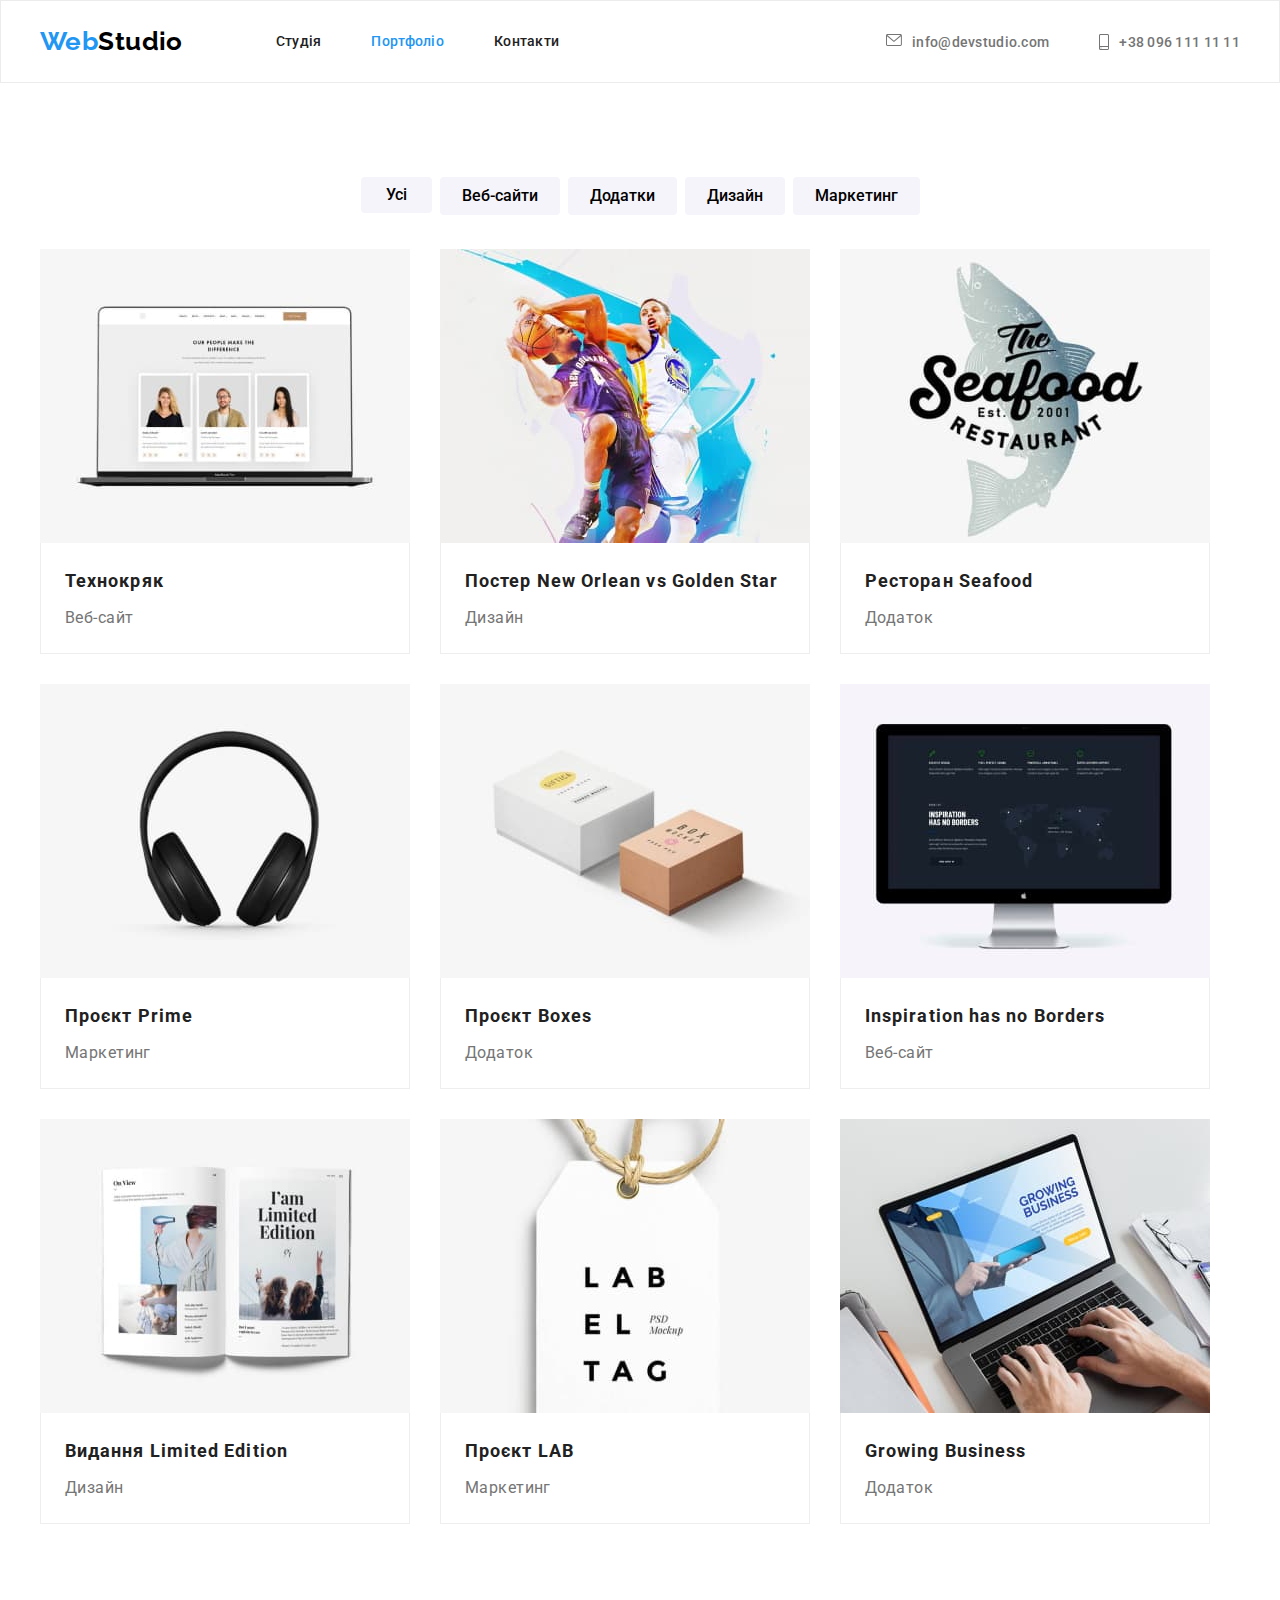
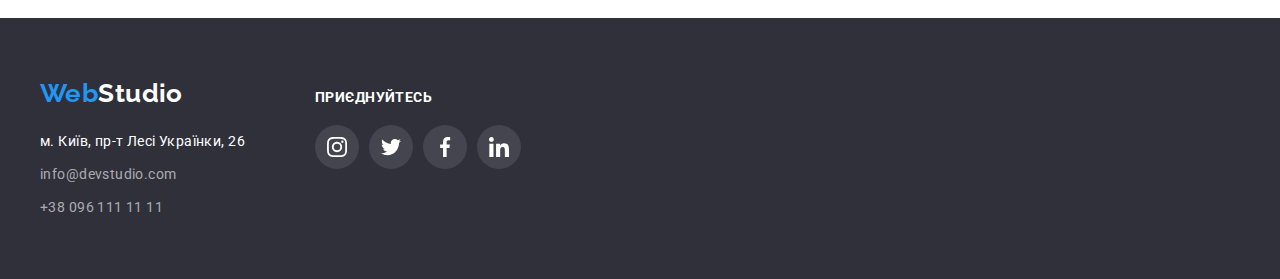
==== portfolio.html @ c53a40cf "0" ====
<!DOCTYPE html>
<html lang="uk">

<head>
    <meta charset="UTF-8">
    <meta http-equiv="X-UA-Compatible" content="IE=edge">
    <meta name="viewport" content="width=device-width, initial-scale=1.0">
    <title>Portfolio</title>
    <link rel="preconnect" href="https://fonts.googleapis.com">
    <link rel="preconnect" href="https://fonts.gstatic.com" crossorigin>
    <link href="https://fonts.googleapis.com/css2?family=Raleway:wght@700&family=Roboto:wght@400;500;700;900&display=swap"
        rel="stylesheet">
    <link rel="stylesheet" href="https://cdn.jsdelivr.net/npm/modern-normalize@1.1.0/modern-normalize.min.css">
    <link rel="stylesheet" href="./css/styles.css">
</head>

<body>
    <!-- Верх сторінки з активними елементами -->
<header class="header header-portfolio">
    <div class="div-header-content container">
        
            <a href="#" class="logotipe link"> <span class="header-text-web">Web</span><span class="header-text-studio">Studio</span> </a>
        <nav class="header-nav">
            
            <ul class="header-list list">
                <li><a href="./index.html" class="header-item link"> Студія </a></li>
                <li><a href="#" class="header-item link active-link">Портфоліо</a></li>
                <li><a href="" class="header-item link">Контакти</a></li>
            </ul>
        </nav>
        <ul class="header-list-adress list">
            <li>
                <a href="mailto:info@devstudio.com" class="header-list-adress link">
                    <svg class="icon-mail" width="16" height="12">
                        <use href="./images/icons.svg#icon-mail"></use>
                    </svg>
                    info@devstudio.com
                </a>
            </li>
            <li><a href="tel:+380961111111" class="header-list-adress link">
                    <svg class="icon-tel" width="10" height="16">
                        <use href="./images/icons.svg#icon-tel"></use>
                    </svg>
                    +38 096 111 11 11</a></li>
        </ul>
    </div>
</header>

    <main>
       
       
        
        <!-- Фільтри -->
        <section class="portfolio">
            <div class="div-portfolio container">    
                    <h1 class="visually-hidden" >Портфоліо</h1>

                    <ul class="filters-list list">
                        <li><button class="button-all" type="button">Усі</button></li>
                        <li><button class="filters-button" type="button"> Веб-сайти</button></li>
                        <li><button class="filters-button" type="button"> Додатки</button></li>
                        <li><button class="filters-button" type="button"> Дизайн</button></li>
                        <li><button class="filters-button" type="button"> Маркетинг</button></li>
                    </ul>
                

                            <!-- Портфоліо -->

                <ul class="portfolio-list list">
                    
                    
                        <li>
                            <a class="portfolio-link link" href="">
                                <img src="./images/Portfolio-Tehno.jpg" alt="Технокряк" width="370" height="294">
                                <div class="portfolio-info">
                                    <h2>Технокряк</h2>
                                    <p>Веб-сайт</p>
                                </div>
                            </a>
                            
                        </li>
                    
                    
                    
                        <li>
                            <a class="portfolio-link link" href="">
                            <img src="./images/Portfolio-New-Orlean-vs-Golden-Star.jpg" alt="Постер" width="370" height="294">
                            <div class="portfolio-info">
                                <h2>Постер New Orlean vs Golden Star</h2>
                                <p>Дизайн</p>
                            </div>
                            </a>
                            
                            
                        </li>
                    
                    
                    
                        <li>
                            <a class="portfolio-link link" href="">
                                <img src="./images/Portfolio-Restaurant-Seafood.jpg" alt="Ресторан" width="370" height="294">
                                <div class="portfolio-info">
                                    <h2>Ресторан Seafood</h2>
                                    <p>Додаток</p>
                                </div>
                            </a>
                            
                        </li>
                    
                    
                    
                        <li>
                            <a class="portfolio-link link" href="">
                                <img src="./images/Portfolio-Project-Prime.jpg" alt="Проєкт Prime" width="370" height="294">
                                <div class="portfolio-info">
                                
                                    <h2>Проєкт Prime</h2>
                                    <p>Маркетинг</p>
                                </div>
                            </a>
                           
                        </li>
                    
                    
                    
                        <li>
                            <a class="portfolio-link link" href="">
                                <img src="./images/Portfolio-Project-Boxes.jpg" alt="Проєкт Boxes" width="370" height="294">
                                <div class="portfolio-info">
                                
                                    <h2>Проєкт Boxes</h2>
                                    <p>Додаток</p>
                                </div>
                            </a>
                            
                        </li>
                    
                    
                    
                        <li>
                            <a class="portfolio-link link" href="">
                                <img src="./images/Portfolio-Inspiration-has-no-Borders.jpg" alt="Inspiration has no Borders" width="370" height="294">
                                <div class="portfolio-info">
                                    <h2>Inspiration has no Borders</h2>
                                    <p>Веб-сайт</p>
                                </div>
                            </a>
                            
                        </li>
                    
                    
                    
                        <li>
                            <a class="portfolio-link link" href="">
                                <img src="./images/Portfolio-Limited-Edition.jpg" alt="Видання Limited Edition" width="370" height="294">
                                <div class="portfolio-info">
                                    <h2>Видання Limited Edition</h2>
                                    <p>Дизайн</p>
                            </a>
                            
                            </div>
                        </li>
                    
                    
                    
                        <li>
                            <a class="portfolio-link link" href="">
                                <img src="./images/Portfolio-Project-LAB.jpg" alt="Проєкт LAB" width="370" height="294">
                                <div class="portfolio-info">
                                    <h2>Проєкт LAB</h2>
                                    <p>Маркетинг</p>
                                </div>
                            </a>
                            
                        </li>
                    
                    
                    
                        <li>
                            <a class="portfolio-link link" href="">
                                <img src="./images/Portfolio-Growing-Business.jpg" alt="Growing Business" width="370" height="294">
                                <div class="portfolio-info">
                                    <h2>Growing Business</h2>
                                    <p>Додаток</p>
                                </div>
                            </a>
                            
                        </li>
                    
                </ul>

            </div>
        </section>
    </main>

    <footer class="footer">
    
        <div class="div-footer container">
            <div class="footer-left">
                <a class="footer-logotipe link" href="#"><span class="footer-text-web">Web</span><span
                        class="footer-text-studio">Studio</span></a>
                <address class="footer-adress">
                    <ul class="footer-adres-list list">
                        <li><a class="footer-adres-item link" href="https://goo.gl/maps/Fz6GeaeqfLtcT4g48" target="_blank"
                                rel="noopener norefferer nofollov">м. Київ, пр-т Лесі Українки, 26</a></li>
                        <li><a class="footer-item link" href="mailto:info@devstudio.com">info@devstudio.com</a></li>
                        <li><a class="footer-item link" href="tel:+380961111111">+38 096 111 11 11</a></li>
                    </ul>
                </address>
            </div>
            <div class="footer-right">
                <p class="footer-p">
                    приєднуйтесь
                </p>
                <div class="div-footer-icon">
                    <a href=# class="footer-icon link">
                        <svg class="icon-instagram" width="20" height="20">
                            <use href="./images/icons.svg#icon-instagram"></use>
                        </svg>
                    </a>
                    <a href=# class="footer-icon link">
                        <svg class="icon-twitter" width="20" height="20">
                            <use href="./images/icons.svg#icon-twitter"></use>
                        </svg>
                    </a>
                    <a href=# class="footer-icon link">
                        <svg class="icon-facebook" width="20" height="20">
                            <use href="./images/icons.svg#icon-facebook"></use>
                        </svg>
                    </a>
                    <a href=# class="footer-icon link">
                        <svg class="icon-linkedin" width="20" height="20">
                            <use href="./images/icons.svg#icon-linkedin"></use>
                        </svg>
                    </a>
                </div>
            </div>
        </div>
    </footer>
</body>

</html>
---- css/styles.css ----
/* general styses */

/* html {box-sizing: border-box;} */

*,
*::before,
*::after
{box-sizing: inherit;}



:root {
    --second-font: 'Raleway', sans-serif;
    --color-body: #212121;
    --color-body-second: #757575;
    --accent-color: #2196F3;
}

body {
    font-family: 'Roboto', sans-serif;
    font-size: 14px;
    letter-spacing: 0.03em;
    color: var(--color-body);
    /* outline: 2px solid tomato; */
}

/* Reset */

h1,h2,h3,h4,h5,h6,p {margin: 0;}


.link { 
text-decoration: none; 
color: var(--color-body);
}


.list {
    list-style: none;
    margin: 0px;
    padding: 0px;
}

img {display: block;}

/* Reset end  */

.container {width: 1200px;
    padding-left: 15px;
    padding-right: 15px;
    margin-left: auto;
    margin-right: auto;}

section {
    padding-top: 94px;
    padding-bottom: 94px;
}

/* body styles */
/* header styses */

.header {
    padding-top: 25px;
    padding-bottom: 25px;
}

.div-header-content {
    display: flex;
    
    align-items: center;
   
}

.logotipe {
    display: flex;
    margin-right: 93px;
    
    font-family: var(--second-font);
    font-weight: 700;
    font-size: 26px;
    line-height: calc(31/26);
    
    
    }

.header-nav {
    display: flex;
    
    align-items: center;
}

.header-list {
    display: flex;
    
    
    font-weight: 500;
    line-height: 1.14;
    letter-spacing: 0.02em;
    color: var(--color-body);
        
        }

.header-list >li:not(:last-child) {margin-right: 50px;}

.header-text-web {color: #2196F3;}
.header-text-studio {color: #000000;}

.header-item:hover, .header-item:focus, .header-item:active {color: #2196F3;}

.header-list-adress  {
    display: flex;
    margin-left: auto;

    color: var(--color-body-second);
    font-weight: 500;
    font-size: 14px;
    line-height: calc(16/14);
    letter-spacing: 0.02em;
    
    }

.header-list-adress >li:not(:last-child) {margin-right: 50px;}

.header-list-adress:hover, .header-list-adress:focus, .header-list-adress:active {color: #2196F3;}

.active-link {color: #2196F3;}

.icon-mail {
    display: flex;
    margin-right: 10px;
    fill: currentColor;
    align-items: center;
    justify-content: center;
    
}
.icon-mail:hover,.icon-mail:focus,.icon-mail:active {color: #2196F3;}

.icon-tel {
    display: flex;
    margin-right: 10px;
    fill: currentColor;
    align-items: center;
    justify-content: center;

}

.icon-tel:hover,.icon-tel:focus,.icon-tel:active {color: #2196F3;}

/* main styles */

.cap {
    background: #C4C4C4;
    background-image: linear-gradient(rgba(47, 48, 58, 0.4), rgba(47, 48, 58, 0.4)), url(../images/Bg-hero.png);
    background-repeat: no-repeat;
    background-position: center;
    background-size: cover;
    padding-top: 200px;
    padding-bottom: 200px;
    margin-left: auto;
    margin-right: auto;
    max-width: 1600px;
    
}

.div-cap {
        
    margin-left: auto;
    margin-right: auto;
   

    text-align: center;
}

.cap-title {
    display: inline-block;
    margin-bottom: 30px;
    
    
    font-weight: 900;
    font-size: 44px;
    line-height: 1.36;
    letter-spacing: 0.06em;
    text-transform: uppercase;
    color: #FFFFFF;
    
    
    }

.cap-button {
    display: flex;
    width: 216px;
    height: 50px;
    align-items: center;
    justify-content:center;
    margin-right: auto;
    margin-left: auto;

    font-weight: 700;
    font-size: 16px;
    line-height: 1.87;
    
    letter-spacing: 0.06em;
    font-family: inherit;
    color: #FFFFFF;
    background: #2196F3;
    box-shadow: 0px 4px 4px rgba(0, 0, 0, 0.15);
    border-radius: 4px;
    border-color: #2196F4;
    cursor: pointer;
    }

.cap-button:hover, .cap-button:focus, .cap-button:active {background: #188CE8;}
/* styles features */

.div-features {
    
    
   
}

.features-list {
    display: flex;
    gap: 30px;
    justify-content:center;
}

.features-list-item {
    flex-basis: calc((100%-90px)/4);
}
    
    
    .features-list h3{
    margin-top: 0px;
    margin-bottom: 10px;
    
    font-weight: 700;
    line-height: 1.14;
    font-size: 14px;
    text-transform: uppercase;}

.features-list p {font-family: 'Roboto';
    font-style: normal;
    font-weight: 400;
    line-height: 24px;
   
    color: var(--color-body-second);}

.div-features-icon {
    display: flex;  
    margin-bottom: 30px;
    width: 270px;
    height: 120px;
    align-items: center;
    justify-content: center;
    
    background: #F5F4FA;
    border-radius: 4px;
    
}

.icon-antenna {
    display: flex;
    
    fill: currentColor;
   }

.icon-clock{
        display: flex;

        fill: currentColor;
    }

.icon-diagram{
        display: flex;

        fill: currentColor;
    }




/* styles we-do */

.we-do {padding-top: 0;}

.div-we-do {
    
    
}

.we-do-h2 {
    font-weight: 700;
    font-size: 36px;
    line-height: 1.16;
    text-align: center;
    margin-bottom: 50px;
}

.we-do-list {
    display: flex;

}

.we-do-list > li:not(:last-child) {margin-right: 30px;}

/* styses Our-team */

.our-team {
    background: #F5F4FA;
    max-width: 1600px;
    /* height: 708px; */
    margin-right: auto;
    margin-left: auto;
}

.div-our-team {
   
    
}

.our-team-list {
    display: flex;
}

.our-team-list >li:not(:last-child) {
    margin-right: 30px;
}

.our-team-item {
    background: #FFFFFF;
    box-shadow: 0px 1px 3px rgba(0, 0, 0, 0.12), 0px 1px 1px rgba(0, 0, 0, 0.14), 0px 2px 1px rgba(0, 0, 0, 0.2);
    border-radius: 0px 0px 4px 4px;
}

.our-team-info {
    padding-top: 30px;
    padding-bottom: 30px;
    padding-left: auto;
    padding-right: auto;;
    
}

.our-team-h2 {
    margin-bottom: 50px;
    font-weight: 700;
    font-size: 36px;
    line-height: 1.16;
    text-align: center;
    }

.our-team h3 {
    margin-bottom: 10px;
    font-weight: 500;
    font-size: 16px;
    line-height: 1.18;
    text-align: center;
    }

.our-team p {
    font-size: 16px;
    line-height: 1.18;
    text-align: center;
    }

.our-team-icon-list {
    display: flex;
    justify-content: center;
    gap: 10px;
    margin-top: 16px;
}

.our-team-icon {
    width: 44px;
    height: 44px;
    
    display: flex;
    justify-content: center;
    align-items: center;
    color: #AFB1B8;
    border-radius: 50%; 
}

.icon-instagram, .icon-twitter, .icon-facebook, .icon-linkedin{
    fill: currentColor;
    }

.our-team-icon:hover, .our-team-icon:focus, .our-team-icon:active {background: #2196F3}
.our-team-icon:hover,.our-team-icon:focus,.our-team-icon:active {color: #FFFFFF;}

/* Regular customers Постійні клієнти */


.regular-customers-list {
    display: flex;
    gap: 30px;

}

.regular-customers-icon {
    display: flex;
    justify-content: center;
    align-items: center;
    width: 170px;
    height: 92px;
    
    color: #AFB1B8;
    border: 1px solid #AFB1B8;
    border-radius: 4px;
}

.icon-logo, .icon-logo-1, .icon-logo-2, .icon-logo-3, .icon-logo-4, .icon-logo-5 {
    fill: currentColor;
}

.regular-customers-icon:hover,.regular-customers-icon:focus,.regular-customers-icon:active {border-color: #2196F3; color: #2196F3;}


.regular-customers-h2 {
    margin-bottom: 50px;    
    
    font-weight: 700;
        font-size: 36px;
        line-height: 42px;
        text-align: center;
        letter-spacing: 0.03em;
        color: #212121;
}




/* styles footer */

.footer {
    background: #2F303A;
    padding-top: 60px;
    padding-bottom: 60px;
    max-width: 1600px;
    margin-right: auto;
    margin-left: auto;
}

.div-footer{
    display: flex;
    gap: 70px;
    align-items: baseline;
}

.footer-p {
     margin-bottom: 20px;
    
    font-weight: 700;
        font-size: 14px;
        line-height: calc(16/14);
        letter-spacing: 0.03em;
        text-transform: uppercase;
    
        color: #FFFFFF;
}

.footer-text-web {
    color: #2196F3;}

.footer-text-studio {
    color: #FFFFFF;}

.footer-logotipe {
    display: inline-block;
    margin-bottom: 20px;
    
    font-family: var(--second-font);
    font-weight: 700;
    font-size: 26px;
    line-height: 1.19;
    
    color: #2196F3;}

.footer-adress {font-style: normal;}

.footer-adres-list >li:not(:last-child) {
    padding-bottom: 9px;
}

.footer-adres-item {
        font-size: 14px;
        line-height: calc(24/14);
        letter-spacing: 0.03em;
        color: #FFFFFF;}

.footer-item {
        font-size: 14px;
        line-height: 24px;
        letter-spacing: 0.03em;
        color: rgba(255, 255, 255, 0.6);}

.footer-item:hover, .footer-item:focus, .footer-item:active {color: #2196F3;}
.footer-adres-item:hover, .footer-adres-item:focus, .footer-adres-item:active {color: #2196F3;}
    
.div-footer-icon {
    display: flex;
    justify-content: center;
    gap: 10px;
    margin-top: 20px;
    
}

.footer-icon {
    width: 44px;
    height: 44px;

    display: flex;
    justify-content: center;
    align-items: center;
    color: #FFFFFF;
    background: rgba(255, 255, 255, 0.1);
    border-radius: 50%;
}

.footer-icon:hover,.footer-icon:focus,.footer-icon:active {background: #2196F3;}

/* STYSES FOR PORTFOLIO.HTML*/

    /* main styles */

    .visually-hidden, .features-h2 {
        position: absolute;
            width: 1px;
            height: 1px;
            margin: -1px;
            border: 0;
            padding: 0;
        
            white-space: nowrap;
            clip-path: inset(100%);
            clip: rect(0 0 0 0);
            overflow: hidden;
    }

.header-portfolio {
    border: 1px solid #ECECEC;
}

.div-portfolio {
    
}

.filters-list {
    display: flex;
    justify-content: center;
    margin-bottom: 34px;
}

.filters-list >li:not(:last-child) {margin-right: 8px;}

.button-all {
    padding-top: 6px;
    padding-bottom: 6px;
    padding-right: 25px;
    padding-left: 25px;
    border: none;
    
    background: #F5F4FA;
    
    border-radius: 4px;
        font-weight: 500;
        font-size: 16px;
        line-height: 1.5;
        text-align: center;
        font-family:inherit;
        cursor: pointer;}

.filters-button {
    padding-top: 6px;
    padding-bottom: 6px;
    padding-right: 22px;
    padding-left: 22px;
    border: none;

    background: #F5F4FA;
    border-radius: 4px;
    font-weight: 500;
    font-size: 16px;
    line-height: 26px;
    text-align: center;
    
    font-family: inherit;
    cursor: pointer;}

    .button-all:hover, .button-all:focus, .button-all:active {background: #2196F3; color: #F5F4FA; 
        box-shadow: 0px 3px 1px rgba(0, 0, 0, 0.1), 0px 1px 2px rgba(0, 0, 0, 0.08), 0px 2px 2px rgba(0, 0, 0, 0.12);}
    .filters-button:hover, .filters-button:focus, .filters-button:active {background: #2196F3; color: #F5F4FA; 
        box-shadow: 0px 3px 1px rgba(0, 0, 0, 0.1), 0px 1px 2px rgba(0, 0, 0, 0.08), 0px 2px 2px rgba(0, 0, 0, 0.12);}

    /* styles portfolio list */

.portfolio-list {
    display: flex;
    flex-wrap: wrap;
    gap: 30px;
}

.portfolio-list >a:not(:last-child) {margin-right: 30px; margin-bottom: 30px;}

.portfolio-info {
    padding-top: 20px;
    padding-right: 24px;
    padding-bottom: 20px;
    padding-left: 24px;
    
    
    border-right: 1px solid #EEEEEE;
    border-bottom: 1px solid #EEEEEE;
    border-left: 1px solid #EEEEEE;
}

.portfolio-list h2 {
    margin-bottom: 4px;
        font-weight: 700;
        font-size: 18px;
        line-height: 2.0;
        letter-spacing: 0.06em;
        color: var(--color-body);
}

.portfolio-list p {
        font-size: 16px;
        line-height: 1.87;
        color: var(--color-body-second);
}

.portfolio-link:hover {
    box-shadow: 0px 1px 1px rgba(0, 0, 0, 0.12), 0px 4px 4px rgba(0, 0, 0, 0.06), 1px 4px 6px rgba(0, 0, 0, 0.16);
}
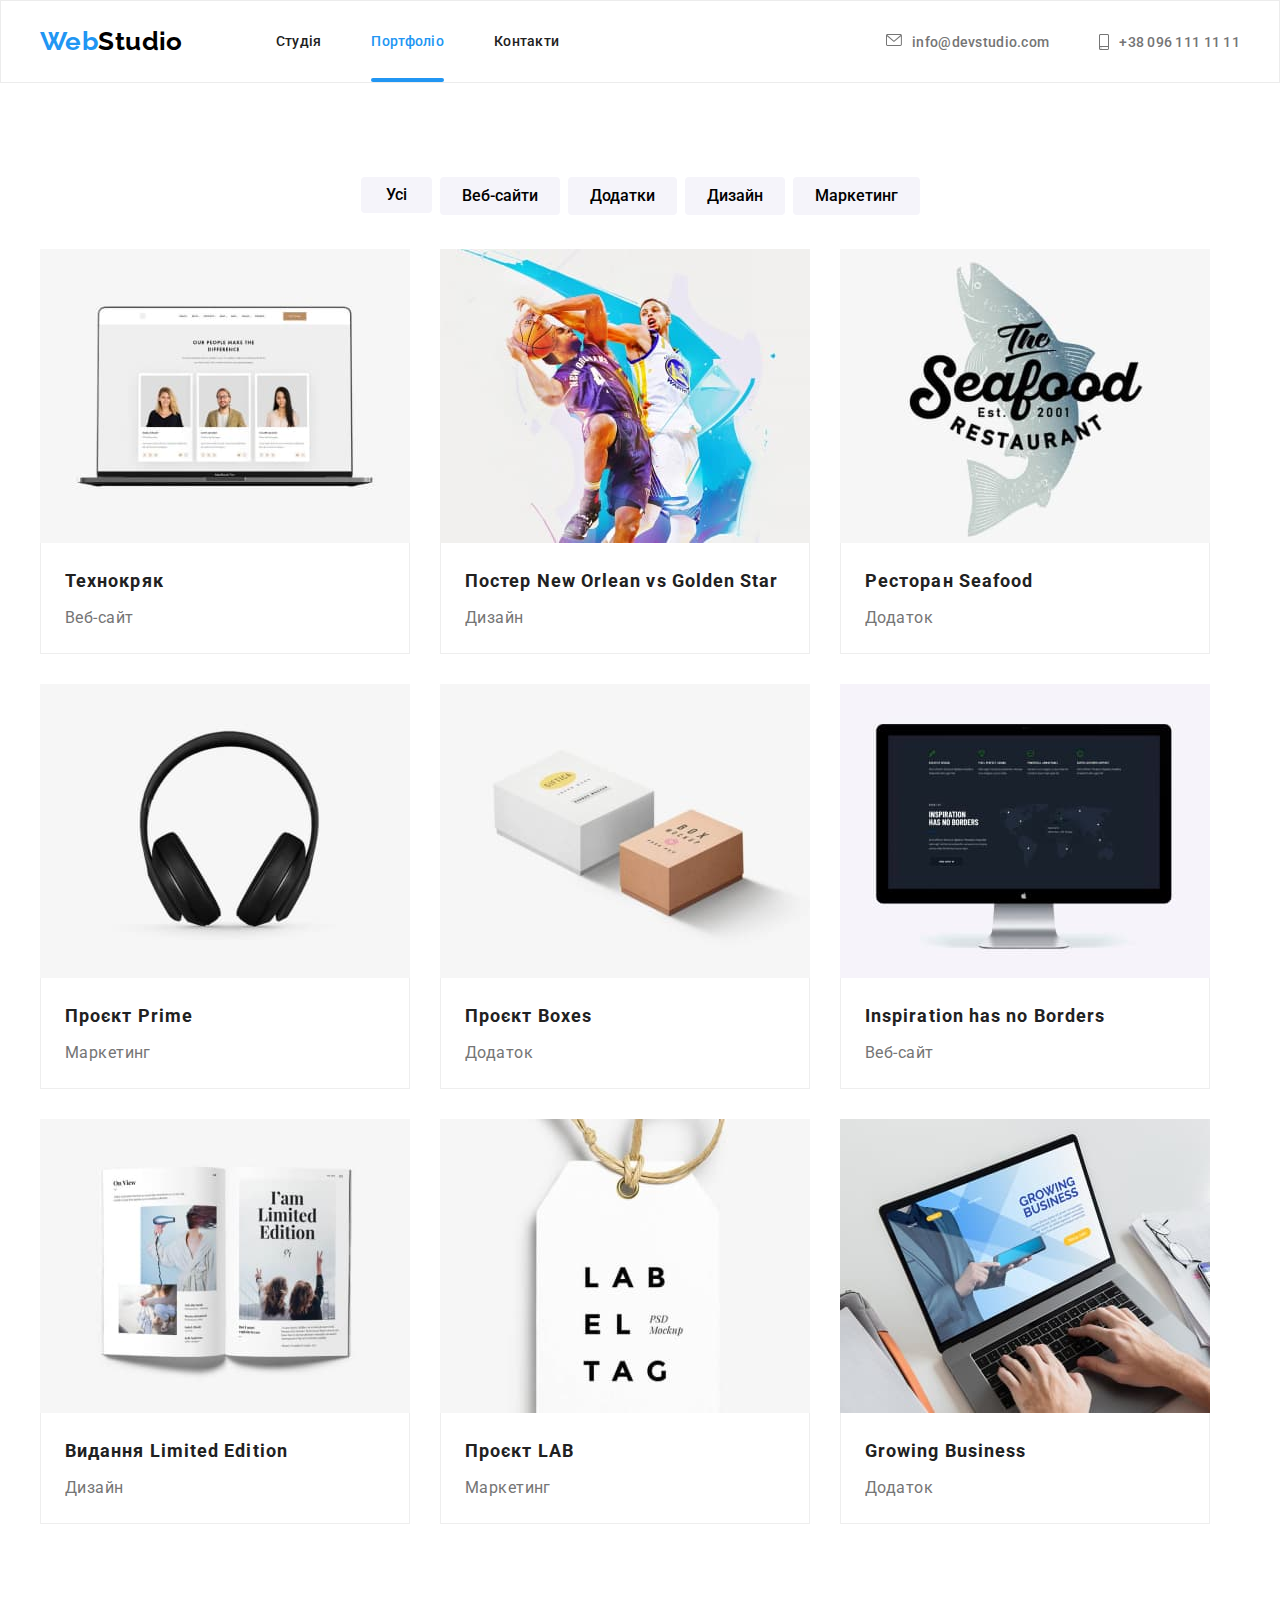
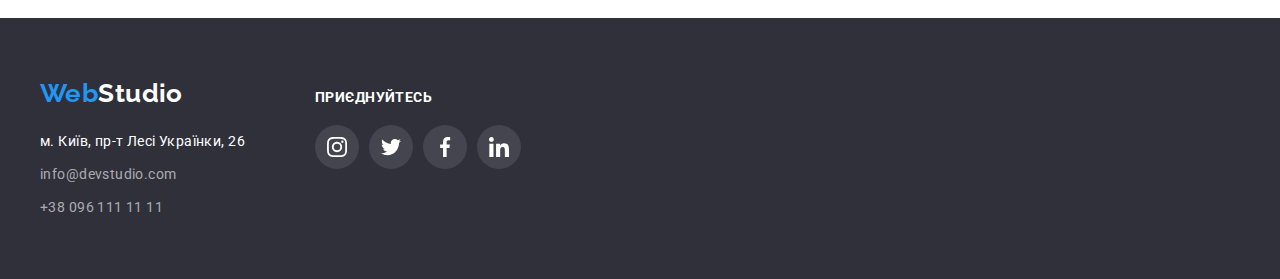
==== commit db886730: "Хедер - елементи афтер" ====
--- a/portfolio.html
+++ b/portfolio.html
@@ -23,9 +23,9 @@
         <nav class="header-nav">
             
             <ul class="header-list list">
-                <li><a href="./index.html" class="header-item link"> Студія </a></li>
-                <li><a href="#" class="header-item link active-link">Портфоліо</a></li>
-                <li><a href="" class="header-item link">Контакти</a></li>
+                <li class="header-item-after"><a href="./index.html" class="header-item link"> Студія </a></li>
+                <li class="header-item-after"><a href="#" class="header-item link active-link">Портфоліо</a></li>
+                <li class="header-item-after"><a href="" class="header-item link">Контакти</a></li>
             </ul>
         </nav>
         <ul class="header-list-adress list">
--- a/css/styles.css
+++ b/css/styles.css
@@ -105,7 +105,14 @@
 .header-text-web {color: #2196F3;}
 .header-text-studio {color: #000000;}
 
-.header-item:hover, .header-item:focus, .header-item:active {color: #2196F3;}
+.header-item:hover, .header-item:focus {color: #2196F3; transition: cubic-bezier(0.4, 0, 0.2, 1);}
+
+
+.header-item-after {
+    position: relative;
+    
+}
+
 
 .header-list-adress  {
     display: flex;
@@ -124,6 +131,19 @@
 .header-list-adress:hover, .header-list-adress:focus, .header-list-adress:active {color: #2196F3;}
 
 .active-link {color: #2196F3;}
+
+.active-link::after {
+    display: inline-block;
+    content: "";
+    position: absolute;
+    top: 44px;
+    left: 0%;
+    width: 100%;
+    height: 4px;
+    opacity: 1;
+    background: #2196F3;
+    border-radius: 2px;
+    }
 
 .icon-mail {
     display: flex;
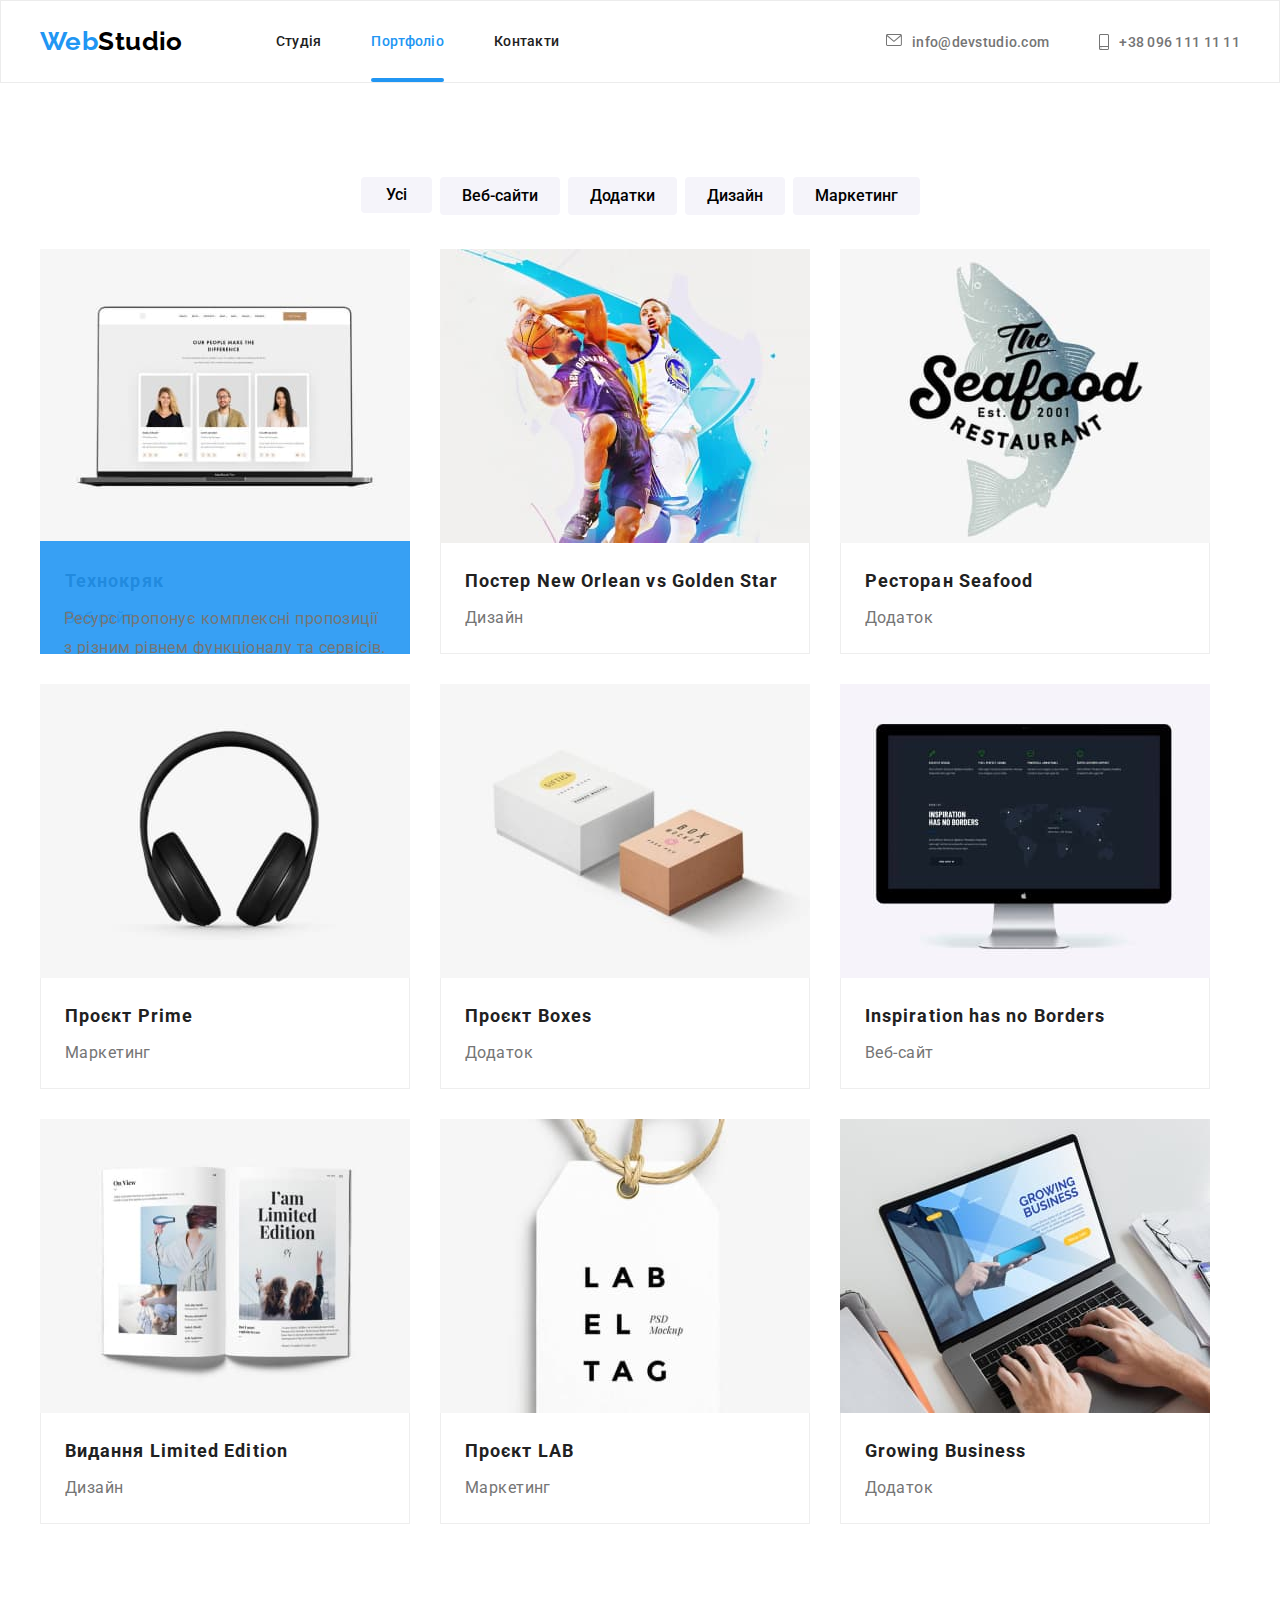
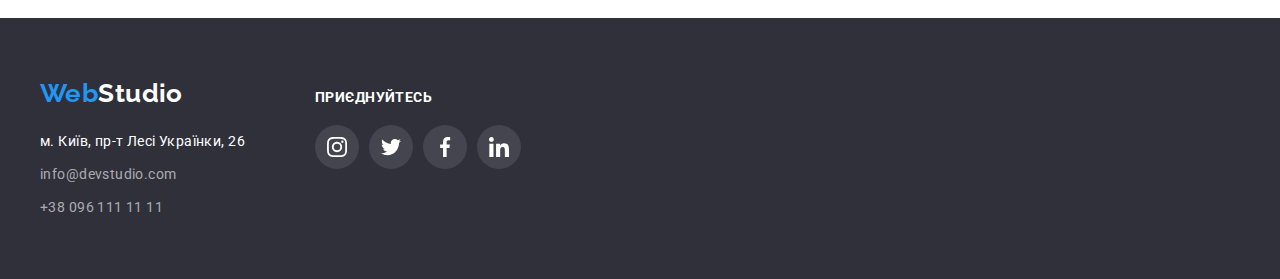
==== commit 818dca59: "6" ====
--- a/portfolio.html
+++ b/portfolio.html
@@ -67,9 +67,8 @@
                             <!-- Портфоліо -->
 
                 <ul class="portfolio-list list">
-                    
-                    
-                        <li>
+                                        
+                        <li class="portfolio-list-item">
                             <a class="portfolio-link link" href="">
                                 <img src="./images/Portfolio-Tehno.jpg" alt="Технокряк" width="370" height="294">
                                 <div class="portfolio-info">
@@ -77,6 +76,15 @@
                                     <p>Веб-сайт</p>
                                 </div>
                             </a>
+                            <ul class="overley list">
+                                <li class="overley-item">
+                                    <p class="overley-p">
+                                        Ресурс пропонує комплексні пропозиції з різним рівнем функціоналу та сервісів. Все це дозволить відвідувачу
+                                        отримати
+                                        вичерпні відомості про компанію чи приватну особу.
+                                    </p>
+                                </li>
+                            </ul>
                             
                         </li>
                     
@@ -156,9 +164,9 @@
                                 <div class="portfolio-info">
                                     <h2>Видання Limited Edition</h2>
                                     <p>Дизайн</p>
-                            </a>
-                            
-                            </div>
+                                </div>
+                            </a>
+                                                       
                         </li>
                     
                     
--- a/css/styles.css
+++ b/css/styles.css
@@ -153,7 +153,7 @@
     justify-content: center;
     
 }
-.icon-mail:hover,.icon-mail:focus,.icon-mail:active {color: #2196F3;}
+.icon-mail:hover,.icon-mail:focus,.icon-mail:active {color: #2196F3; transition: cubic-bezier(0.4, 0, 0.2, 1);}
 
 .icon-tel {
     display: flex;
@@ -169,6 +169,7 @@
 /* main styles */
 
 .cap {
+    position: relative;
     background: #C4C4C4;
     background-image: linear-gradient(rgba(47, 48, 58, 0.4), rgba(47, 48, 58, 0.4)), url(../images/Bg-hero.png);
     background-repeat: no-repeat;
@@ -182,6 +183,45 @@
     
 }
 
+.backdrop {
+position: fixed;
+left: 0px;
+top: 0px;
+right: 0;
+bottom: 0;
+width: 1600px;
+height: 1024px;
+background: rgba(0, 0, 0, 0.2);
+}
+
+.modal {
+    position: absolute;
+    left: 50%;
+    top: 50%;
+    transform: translate(-50%, -50%);
+    
+    width: 528px;
+    height: 581px;
+    
+    background: #FFFFFF;
+    box-shadow: 0px 1px 3px rgba(0, 0, 0, 0.12), 0px 1px 1px rgba(0, 0, 0, 0.14), 0px 2px 1px rgba(0, 0, 0, 0.2);
+    border-radius: 4px;
+
+}
+
+.backdrop.is-hidden {
+opacity: 0;
+pointer-events: none;
+}
+
+.icon-close-button {
+    position: absolute;
+        right: 8px;
+        top: 8px;
+        background: #FFFFFF;
+        border-radius: 50%;
+        border: 1px solid rgba(0, 0, 0, 0.1);
+}
 .div-cap {
         
     margin-left: auto;
@@ -229,7 +269,7 @@
     cursor: pointer;
     }
 
-.cap-button:hover, .cap-button:focus, .cap-button:active {background: #188CE8;}
+.cap-button:hover, .cap-button:focus, .cap-button:active {background: #188CE8; transition: cubic-bezier(0.4, 0, 0.2, 1);}
 /* styles features */
 
 .div-features {
@@ -321,7 +361,30 @@
 
 }
 
-.we-do-list > li:not(:last-child) {margin-right: 30px;}
+.we-do-list > div:not(:last-child) {margin-right: 30px;}
+
+.we-do-img {
+    position: relative;
+}
+
+.we-do-p {
+    display: flex;
+    position: absolute;
+    left: 0;
+    bottom: 0;
+    width: 100%;
+    height: 70px;
+    background: rgba(47, 48, 58, 0.8);
+    font-weight: 700;
+    font-size: 14px;
+    line-height: calc(16/14);
+    justify-content: center;
+    align-items: center;
+    letter-spacing: 0.03em;
+    text-transform: uppercase;
+    color: #FFFFFF;
+    
+}
 
 /* styses Our-team */
 
@@ -404,8 +467,8 @@
     fill: currentColor;
     }
 
-.our-team-icon:hover, .our-team-icon:focus, .our-team-icon:active {background: #2196F3}
-.our-team-icon:hover,.our-team-icon:focus,.our-team-icon:active {color: #FFFFFF;}
+.our-team-icon:hover, .our-team-icon:focus, .our-team-icon:active {background: #2196F3; transition: cubic-bezier(0.4, 0, 0.2, 1);}
+.our-team-icon:hover,.our-team-icon:focus,.our-team-icon:active {color: #FFFFFF; transition: cubic-bezier(0.4, 0, 0.2, 1);}
 
 /* Regular customers Постійні клієнти */
 
@@ -432,7 +495,7 @@
     fill: currentColor;
 }
 
-.regular-customers-icon:hover,.regular-customers-icon:focus,.regular-customers-icon:active {border-color: #2196F3; color: #2196F3;}
+.regular-customers-icon:hover,.regular-customers-icon:focus,.regular-customers-icon:active {border-color: #2196F3; color: #2196F3; transition: cubic-bezier(0.4, 0, 0.2, 1);}
 
 
 .regular-customers-h2 {
@@ -513,8 +576,8 @@
         letter-spacing: 0.03em;
         color: rgba(255, 255, 255, 0.6);}
 
-.footer-item:hover, .footer-item:focus, .footer-item:active {color: #2196F3;}
-.footer-adres-item:hover, .footer-adres-item:focus, .footer-adres-item:active {color: #2196F3;}
+.footer-item:hover, .footer-item:focus, .footer-item:active {color: #2196F3; transition: cubic-bezier(0.4, 0, 0.2, 1);}
+.footer-adres-item:hover, .footer-adres-item:focus, .footer-adres-item:active {color: #2196F3; transition: cubic-bezier(0.4, 0, 0.2, 1);}
     
 .div-footer-icon {
     display: flex;
@@ -536,7 +599,7 @@
     border-radius: 50%;
 }
 
-.footer-icon:hover,.footer-icon:focus,.footer-icon:active {background: #2196F3;}
+.footer-icon:hover,.footer-icon:focus,.footer-icon:active {background: #2196F3; transition: cubic-bezier(0.4, 0, 0.2, 1);}
 
 /* STYSES FOR PORTFOLIO.HTML*/
 
@@ -607,9 +670,9 @@
     cursor: pointer;}
 
     .button-all:hover, .button-all:focus, .button-all:active {background: #2196F3; color: #F5F4FA; 
-        box-shadow: 0px 3px 1px rgba(0, 0, 0, 0.1), 0px 1px 2px rgba(0, 0, 0, 0.08), 0px 2px 2px rgba(0, 0, 0, 0.12);}
+        box-shadow: 0px 3px 1px rgba(0, 0, 0, 0.1), 0px 1px 2px rgba(0, 0, 0, 0.08), 0px 2px 2px rgba(0, 0, 0, 0.12); transition: cubic-bezier(0.4, 0, 0.2, 1);}
     .filters-button:hover, .filters-button:focus, .filters-button:active {background: #2196F3; color: #F5F4FA; 
-        box-shadow: 0px 3px 1px rgba(0, 0, 0, 0.1), 0px 1px 2px rgba(0, 0, 0, 0.08), 0px 2px 2px rgba(0, 0, 0, 0.12);}
+        box-shadow: 0px 3px 1px rgba(0, 0, 0, 0.1), 0px 1px 2px rgba(0, 0, 0, 0.08), 0px 2px 2px rgba(0, 0, 0, 0.12); transition: cubic-bezier(0.4, 0, 0.2, 1);}
 
     /* styles portfolio list */
 
@@ -620,6 +683,35 @@
 }
 
 .portfolio-list >a:not(:last-child) {margin-right: 30px; margin-bottom: 30px;}
+
+.portfolio-list-item {
+    position: relative;
+    overflow: hidden;
+}
+
+.overley {
+    position: absolute;
+    /* opacity: 0; */
+    top: 72%;
+    left: 0;
+    width: 100%;
+    height: 294px;
+    background: rgba(33, 150, 243, 0.9);
+    transform: translateY(0%);
+    transition: transform 500ms linear;
+}
+
+.overley-p {
+    margin-top: 63px;
+        margin-bottom: 63px;
+        margin-left: 24px;
+        margin-right: 24px;
+}
+.portfolio-list-item:hover .overley {
+    display: block;
+    transform: translateY(-100%);
+    /* opacity: 1; */
+}
 
 .portfolio-info {
     padding-top: 20px;
@@ -649,5 +741,5 @@
 }
 
 .portfolio-link:hover {
-    box-shadow: 0px 1px 1px rgba(0, 0, 0, 0.12), 0px 4px 4px rgba(0, 0, 0, 0.06), 1px 4px 6px rgba(0, 0, 0, 0.16);
+    box-shadow: 0px 1px 1px rgba(0, 0, 0, 0.12), 0px 4px 4px rgba(0, 0, 0, 0.06), 1px 4px 6px rgba(0, 0, 0, 0.16); transition: cubic-bezier(0.4, 0, 0.2, 1);
 }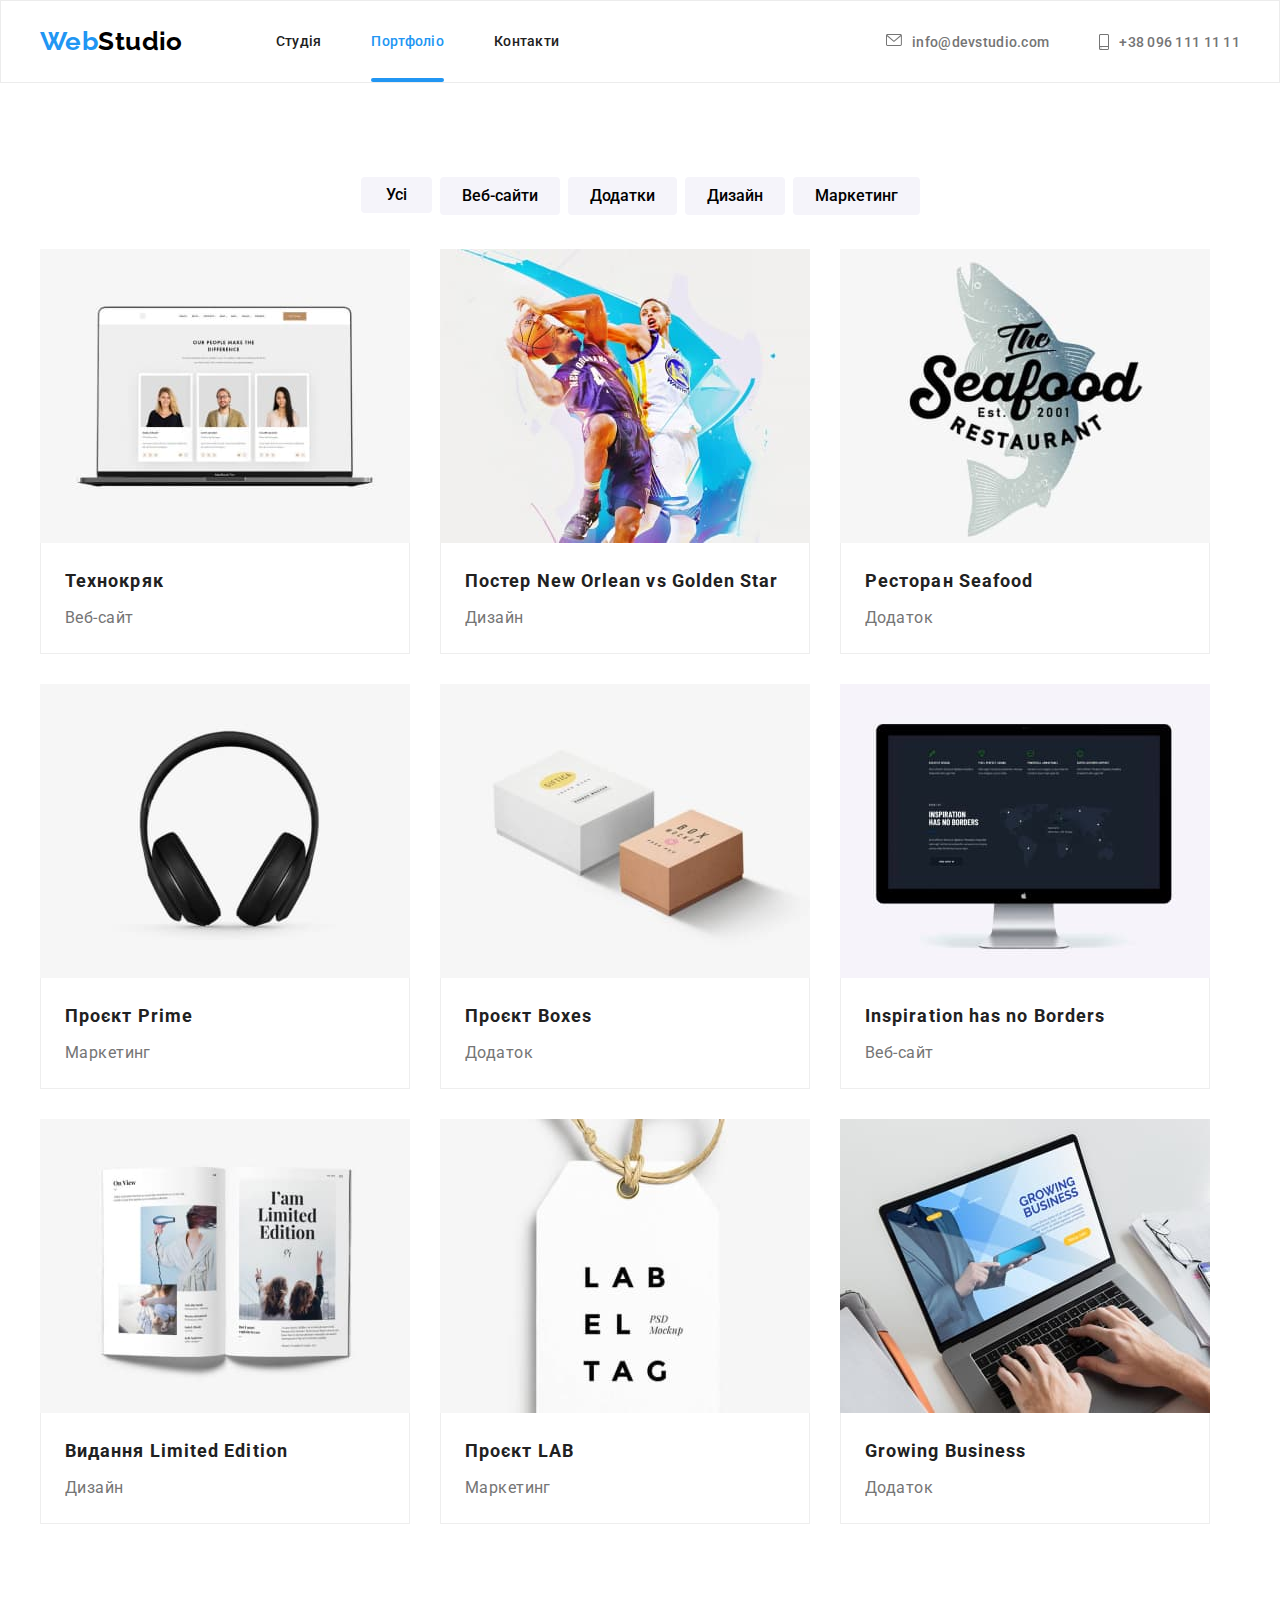
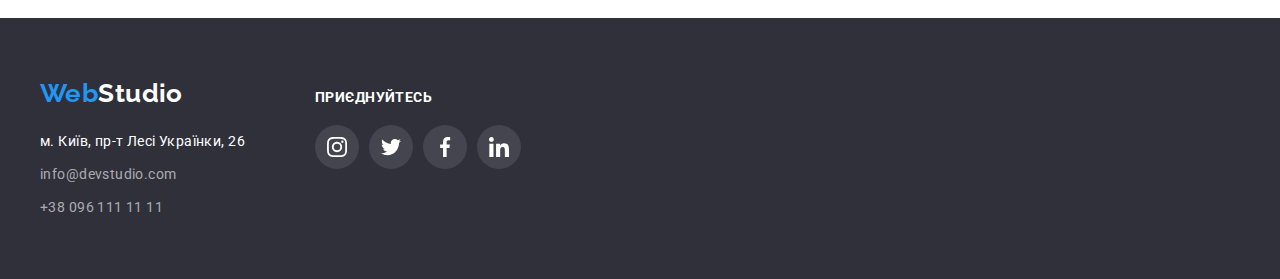
==== commit d1539cfc: "7" ====
--- a/portfolio.html
+++ b/portfolio.html
@@ -69,22 +69,25 @@
                 <ul class="portfolio-list list">
                                         
                         <li class="portfolio-list-item">
+                            <div class="portfolio-list-overley">
                             <a class="portfolio-link link" href="">
                                 <img src="./images/Portfolio-Tehno.jpg" alt="Технокряк" width="370" height="294">
+                                <p class="overley">
+                                    Ресурс пропонує комплексні пропозиції з різним рівнем функціоналу та сервісів. 
+                                    Все це дозволить відвідувачу отримати
+                                    вичерпні відомості про компанію чи приватну особу.
+                                </p>
+                            </div>
                                 <div class="portfolio-info">
                                     <h2>Технокряк</h2>
                                     <p>Веб-сайт</p>
                                 </div>
                             </a>
-                            <ul class="overley list">
-                                <li class="overley-item">
-                                    <p class="overley-p">
-                                        Ресурс пропонує комплексні пропозиції з різним рівнем функціоналу та сервісів. Все це дозволить відвідувачу
-                                        отримати
-                                        вичерпні відомості про компанію чи приватну особу.
-                                    </p>
-                                </li>
-                            </ul>
+                           
+                            
+                                    
+                                
+                            
                             
                         </li>
                     
@@ -245,6 +248,9 @@
             </div>
         </div>
     </footer>
+
+    <script src="./js/modal.js"></script>
+
 </body>
 
 </html>--- a/css/styles.css
+++ b/css/styles.css
@@ -680,37 +680,37 @@
     display: flex;
     flex-wrap: wrap;
     gap: 30px;
+    
 }
 
 .portfolio-list >a:not(:last-child) {margin-right: 30px; margin-bottom: 30px;}
 
-.portfolio-list-item {
+.portfolio-list-overley {
     position: relative;
     overflow: hidden;
+    
 }
 
 .overley {
     position: absolute;
-    /* opacity: 0; */
-    top: 72%;
+    top: 100%;
     left: 0;
     width: 100%;
-    height: 294px;
+    height: 100%;
     background: rgba(33, 150, 243, 0.9);
+        padding-top: 63px;
+        padding-bottom: 63px;
+        padding-left: 24px;
+        padding-right: 24px;
     transform: translateY(0%);
-    transition: transform 500ms linear;
-}
-
-.overley-p {
-    margin-top: 63px;
-        margin-bottom: 63px;
-        margin-left: 24px;
-        margin-right: 24px;
-}
+    opacity: 0;
+    transition: transform 500ms cubic-bezier(0.4, 0, 0.2, 1); opacity: 500ms cubic-bezier(0.4, 0, 0.2, 1);
+}
+
 .portfolio-list-item:hover .overley {
-    display: block;
+    /* display: block; */
     transform: translateY(-100%);
-    /* opacity: 1; */
+    opacity: 1;
 }
 
 .portfolio-info {
@@ -741,5 +741,5 @@
 }
 
 .portfolio-link:hover {
-    box-shadow: 0px 1px 1px rgba(0, 0, 0, 0.12), 0px 4px 4px rgba(0, 0, 0, 0.06), 1px 4px 6px rgba(0, 0, 0, 0.16); transition: cubic-bezier(0.4, 0, 0.2, 1);
+    box-shadow: 0px 1px 1px rgba(0, 0, 0, 0.12), 0px 4px 4px rgba(0, 0, 0, 0.06), 1px 4px 6px rgba(0, 0, 0, 0.16); 
 }